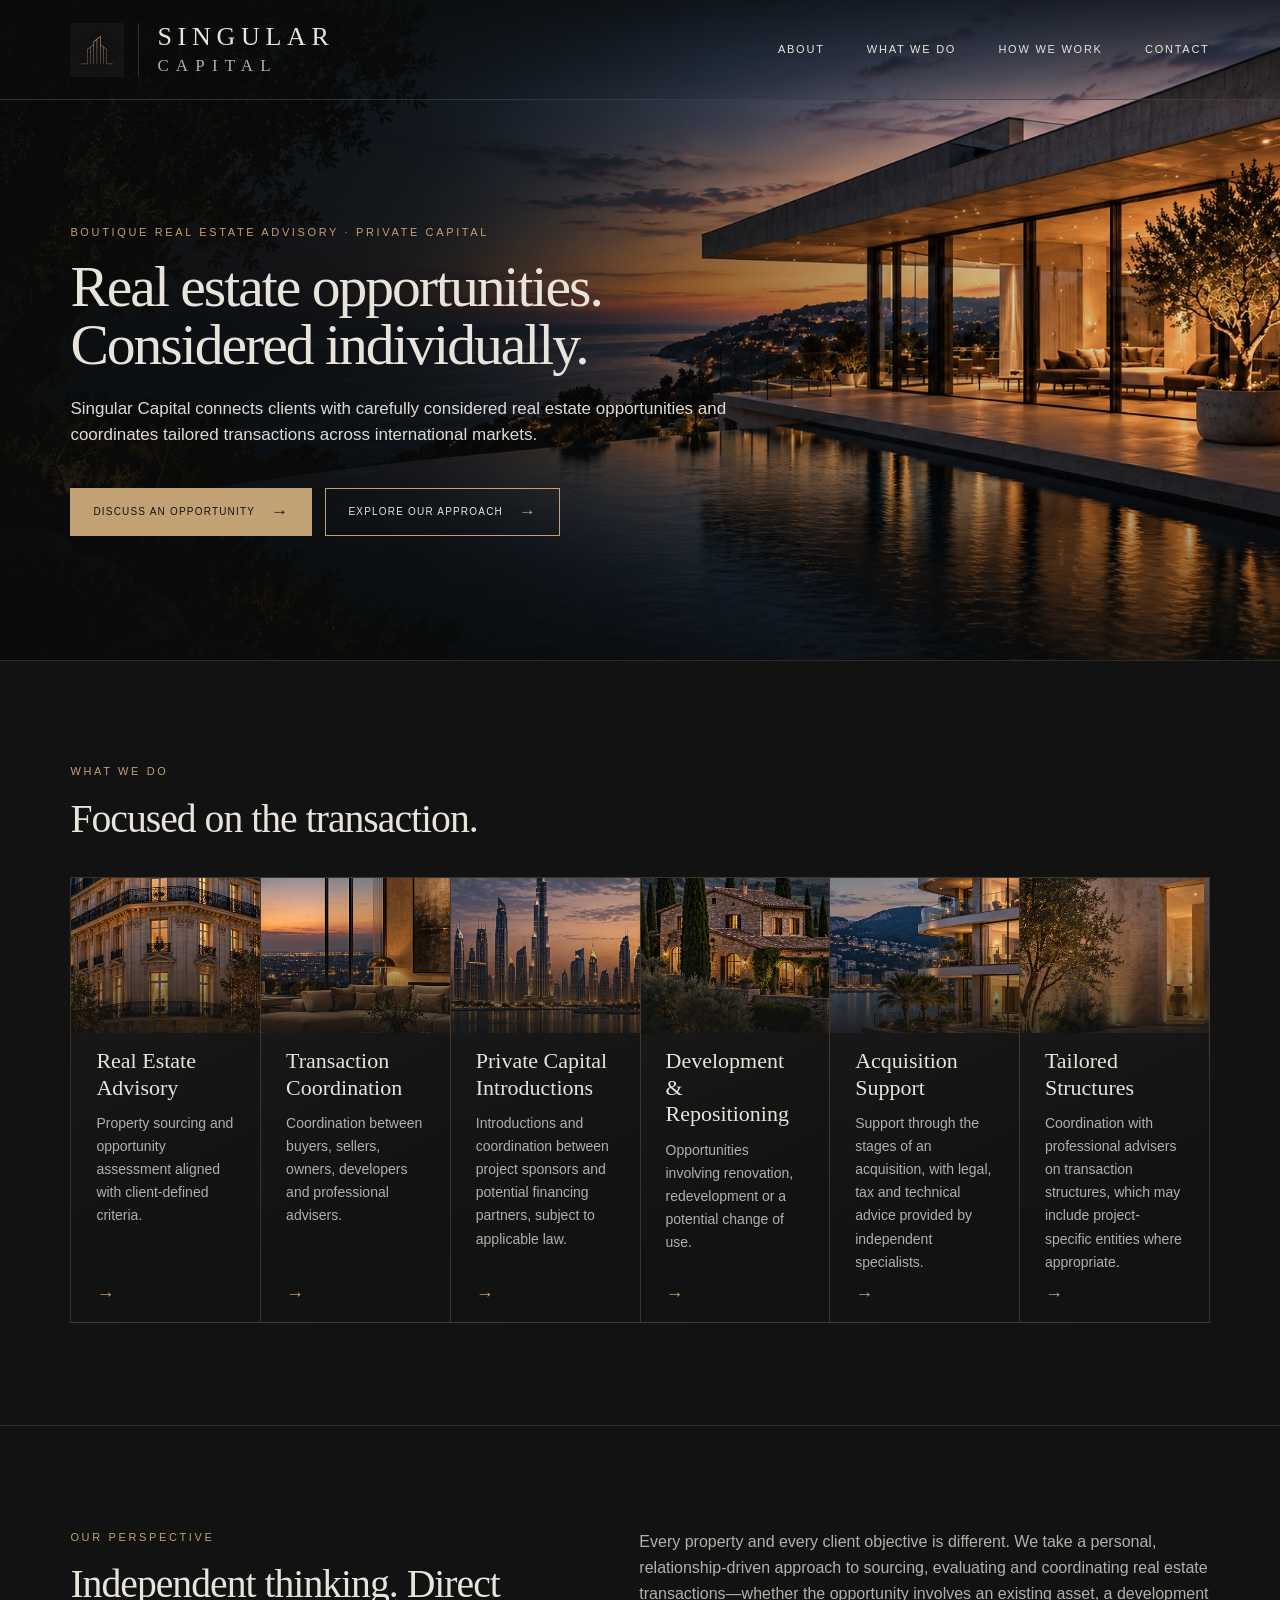
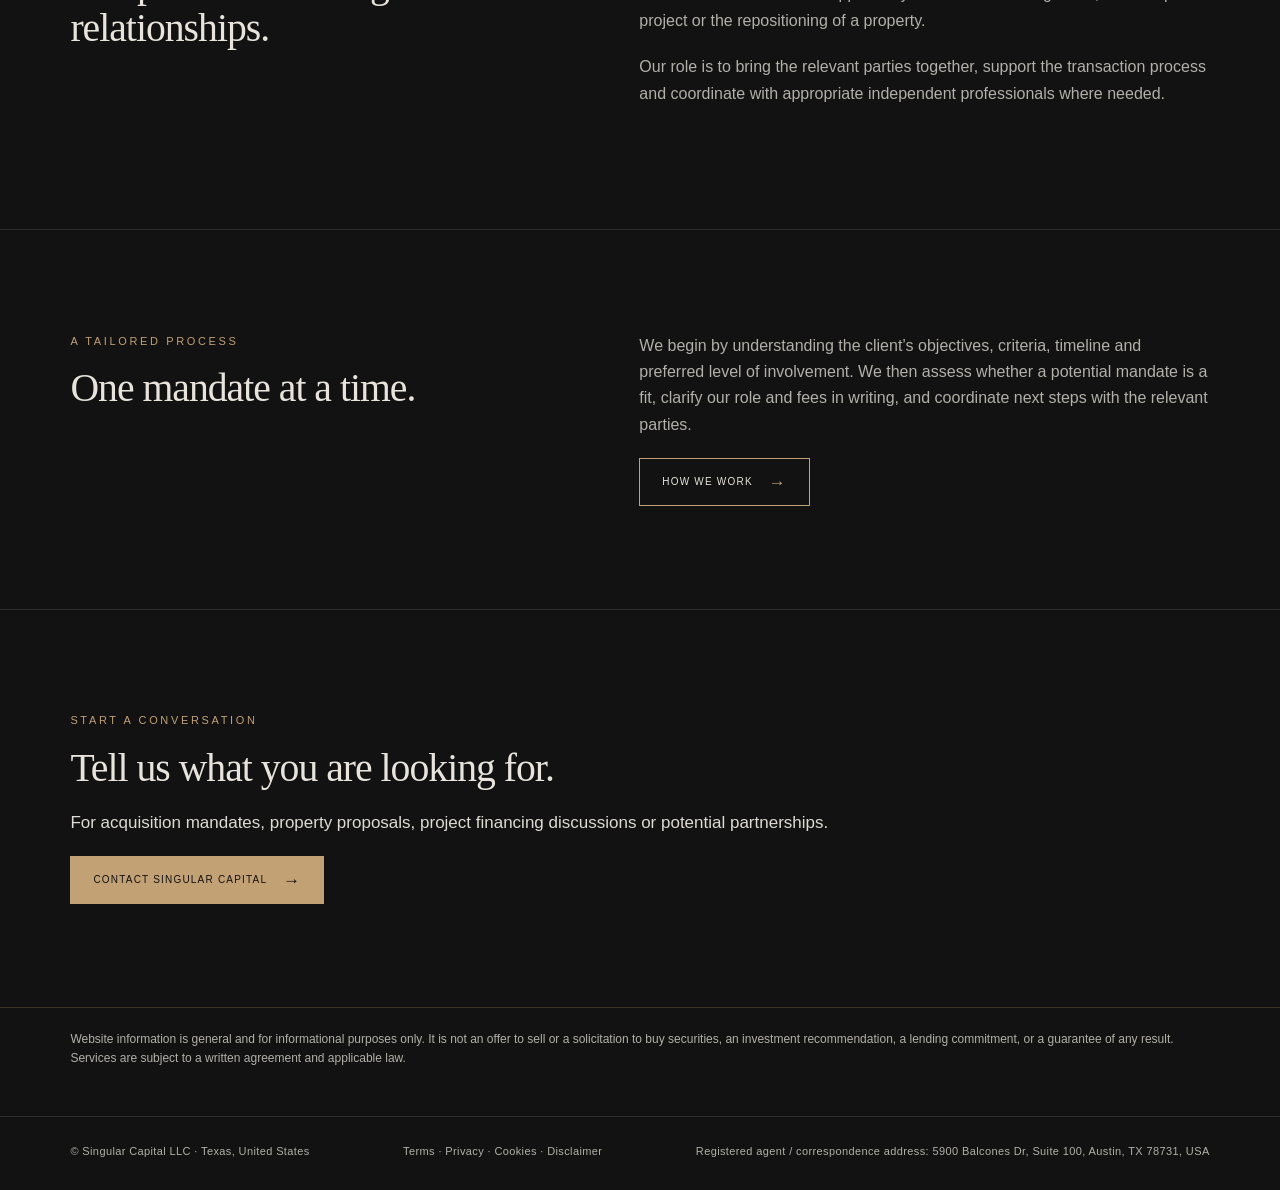
==== index.html @ 7af69bb2 "Apply luxury reference design and add PHP enquiry handler" ====
<!doctype html><html lang="en"><head><meta charset="utf-8"><meta name="viewport" content="width=device-width,initial-scale=1"><title>Singular Capital | Boutique Real Estate Advisory</title><meta name="description" content="Independent boutique advisory for international real estate opportunities, transaction coordination and private capital introductions."><link rel="stylesheet" href="assets/style.css"></head><body class="home">
<header><a class="brand" href="index.html" aria-label="Singular Capital home"><img src="logo.svg" alt="" width="54" height="54"><span class="brand-name">SINGULAR<small>CAPITAL</small></span></a><nav><a href="about.html">About</a><a href="services.html">What We Do</a><a href="how-we-work.html">How We Work</a><a href="contact.html">Contact</a></nav></header>
<main><section class="hero"><div class="eyebrow">Boutique Real Estate Advisory · Private Capital</div><h1>Real estate opportunities. Considered individually.</h1><p class="lead">Singular Capital connects clients with carefully considered real estate opportunities and coordinates tailored transactions across international markets.</p><div class="actions"><a class="btn primary" href="contact.html">Discuss an opportunity</a><a class="btn" href="services.html">Explore our approach</a></div></section>
<section class="section"><div class="eyebrow">What we do</div><h2>Focused on the transaction.</h2><div class="grid">
<a class="card" href="services.html#sourcing"><h3>Real Estate Advisory</h3><p>Property sourcing and opportunity assessment aligned with client-defined criteria.</p></a>
<a class="card" href="services.html#coordination"><h3>Transaction Coordination</h3><p>Coordination between buyers, sellers, owners, developers and professional advisers.</p></a>
<a class="card" href="services.html#capital"><h3>Private Capital Introductions</h3><p>Introductions and coordination between project sponsors and potential financing partners, subject to applicable law.</p></a>
<a class="card" href="services.html#development"><h3>Development & Repositioning</h3><p>Opportunities involving renovation, redevelopment or a potential change of use.</p></a>
<a class="card" href="services.html#sourcing"><h3>Acquisition Support</h3><p>Support through the stages of an acquisition, with legal, tax and technical advice provided by independent specialists.</p></a>
<a class="card" href="services.html#structures"><h3>Tailored Structures</h3><p>Coordination with professional advisers on transaction structures, which may include project-specific entities where appropriate.</p></a>
</div></section>
<section class="section split"><div><div class="eyebrow">Our perspective</div><h2>Independent thinking. Direct relationships.</h2></div><div><p>Every property and every client objective is different. We take a personal, relationship-driven approach to sourcing, evaluating and coordinating real estate transactions—whether the opportunity involves an existing asset, a development project or the repositioning of a property.</p><p>Our role is to bring the relevant parties together, support the transaction process and coordinate with appropriate independent professionals where needed.</p></div></section>
<section class="section split"><div><div class="eyebrow">A tailored process</div><h2>One mandate at a time.</h2></div><div><p>We begin by understanding the client’s objectives, criteria, timeline and preferred level of involvement. We then assess whether a potential mandate is a fit, clarify our role and fees in writing, and coordinate next steps with the relevant parties.</p><a class="btn" href="how-we-work.html">How we work</a></div></section>
<section class="section"><div class="eyebrow">Start a conversation</div><h2>Tell us what you are looking for.</h2><p class="lead">For acquisition mandates, property proposals, project financing discussions or potential partnerships.</p><a class="btn primary" href="contact.html">Contact Singular Capital</a></section>
<div class="notice">Website information is general and for informational purposes only. It is not an offer to sell or a solicitation to buy securities, an investment recommendation, a lending commitment, or a guarantee of any result. Services are subject to a written agreement and applicable law.</div></main>
<footer><div>© Singular Capital LLC · Texas, United States</div><div><a href="legal/terms.html">Terms</a> · <a href="legal/privacy.html">Privacy</a> · <a href="legal/cookies.html">Cookies</a> · <a href="legal/disclaimer.html">Disclaimer</a></div><div>Registered agent / correspondence address: 5900 Balcones Dr, Suite 100, Austin, TX 78731, USA</div></footer></body></html>
---- assets/style.css ----
:root {
  color-scheme: dark;
  --ink: #111211;
  --surface: #181917;
  --surface-raised: #20211f;
  --paper: #e8e4dc;
  --muted: #b3b0a9;
  --accent: #c2a174;
  --line: rgba(194, 161, 116, .24);
  --line-soft: rgba(232, 228, 220, .12);
  --gutter: clamp(22px, 5.5vw, 92px);
  --content: 1440px;
}
* { box-sizing: border-box; }
html { scroll-behavior: smooth; }
body { margin: 0; background: var(--ink); color: var(--paper); font: 16px/1.65 Arial, Helvetica, sans-serif; -webkit-font-smoothing: antialiased; }
a { color: inherit; text-underline-offset: .25em; }
a:hover { color: var(--accent); }
a:focus-visible, button:focus-visible { outline: 2px solid var(--accent); outline-offset: 4px; }
::selection { background: var(--accent); color: var(--ink); }
header { position: relative; z-index: 5; min-height: 100px; padding: 17px var(--gutter); border-bottom: 1px solid var(--line-soft); display: flex; align-items: center; justify-content: space-between; gap: 32px; background: var(--ink); }
.home header { position: absolute; inset: 0 0 auto; background: linear-gradient(180deg, rgba(10,11,10,.72), rgba(10,11,10,.14)); border-color: rgba(232,228,220,.18); }
.brand { display: inline-flex; align-items: center; gap: 18px; flex: 0 0 auto; text-decoration: none; color: var(--paper); }
.brand img { display: block; width: 54px; height: 54px; object-fit: contain; border-right: 1px solid var(--line); padding-right: 14px; box-sizing: content-box; }
.brand-name { display: flex; flex-direction: column; font: 26px/.95 Georgia, 'Times New Roman', serif; letter-spacing: .22em; }
.brand-name small { margin-top: 7px; font: 17px/1 Georgia, 'Times New Roman', serif; letter-spacing: .42em; }
nav { display: flex; align-items: center; justify-content: flex-end; gap: clamp(18px, 3.3vw, 52px); flex-wrap: wrap; }
nav a { color: var(--paper); display: inline-flex; min-height: 36px; align-items: center; padding-block: 8px; text-decoration: none; text-transform: uppercase; letter-spacing: .16em; font-size: 11px; transition: color .2s ease; }
nav a[aria-current="page"] { color: var(--accent); }
main { width: min(100%, var(--content)); margin: 0 auto; padding: 0 var(--gutter); }
.home main { width: 100%; max-width: none; padding: 0; }
.hero { position: relative; min-height: min(660px, 75vh); padding: 160px var(--gutter) 60px; display: flex; flex-direction: column; align-items: flex-start; justify-content: center; isolation: isolate; background: #1b1d1f url('hero.jpg') center 54% / cover no-repeat; }
.hero::before { content: ''; position: absolute; z-index: -1; inset: 0; background: linear-gradient(90deg, rgba(10,11,10,.91) 0%, rgba(10,11,10,.76) 32%, rgba(10,11,10,.24) 70%, rgba(10,11,10,.06) 100%), linear-gradient(0deg, rgba(10,11,10,.58), transparent 36%); }
.hero > * { width: min(760px, 100%); }
.eyebrow { margin: 0 0 17px; color: var(--accent); text-transform: uppercase; letter-spacing: .24em; font-size: 11px; line-height: 1.5; }
h1, h2, h3 { font-family: Georgia, 'Times New Roman', serif; font-weight: 400; }
h1 { max-width: 850px; margin: 0 0 22px; color: var(--paper); font-size: clamp(48px, 4.5vw, 72px); line-height: 1.01; letter-spacing: -.035em; }
h2 { margin: 0 0 20px; font-size: clamp(32px, 3.1vw, 44px); line-height: 1.12; letter-spacing: -.025em; }
h3 { margin: 0 0 11px; font-size: 22px; line-height: 1.2; }
p { margin: 0 0 20px; color: var(--muted); }
.lead { max-width: 710px; color: #dedbd4; font-size: clamp(17px, 1.25vw, 18px); line-height: 1.55; }
.actions { display: flex; flex-wrap: wrap; gap: 13px; margin-top: 19px; }
.btn { min-height: 48px; display: inline-flex; align-items: center; justify-content: center; gap: 16px; padding: 12px 22px; border: 1px solid var(--accent); color: var(--paper); text-decoration: none; text-transform: uppercase; letter-spacing: .12em; font-size: 10px; transition: background .2s ease, color .2s ease, border-color .2s ease; }
.btn::after { content: '→'; color: var(--accent); font-size: 17px; line-height: 1; }
.btn:hover, .btn.primary { background: var(--accent); color: var(--ink); }
.btn.primary::after { color: var(--ink); }
.section { padding: clamp(66px, 8vw, 112px) var(--gutter); border-top: 1px solid var(--line-soft); }
.section > .eyebrow, .section > h2, .section > p, .section > .grid, .section > .split, .section > a { max-width: var(--content); margin-left: auto; margin-right: auto; }
.home .section > .split { width: min(100%, var(--content)); }
.home .section > .split > div { min-width: 0; }
.split { display: grid; grid-template-columns: minmax(0, .9fr) minmax(0, 1.1fr); gap: clamp(36px, 8vw, 120px); align-items: start; }
.split > div { max-width: 700px; }
.grid { display: grid; grid-template-columns: repeat(3, minmax(0, 1fr)); gap: 0; margin-top: 36px; border-top: 1px solid var(--line); border-left: 1px solid var(--line); }
.card, .card:hover { color: var(--paper); text-decoration: none; }
.card { position: relative; min-height: 330px; overflow: hidden; padding: 170px 25px 48px; border-right: 1px solid var(--line); border-bottom: 1px solid var(--line); background: linear-gradient(155deg, rgba(255,255,255,.035), transparent 75%); transition: background .2s ease; }
.card:hover { background-color: rgba(194,161,116,.08); }
.card::before { content: ''; position: absolute; inset: 0 0 auto; height: 155px; background-color: #252522; background-image: linear-gradient(0deg, rgba(17,18,17,.82), transparent 65%), url('services.jpg'); background-size: 100% 100%, 600% auto; background-repeat: no-repeat; }
.card:nth-child(1)::before { background-position: center, 0% center; }
.card:nth-child(2)::before { background-position: center, 20% center; }
.card:nth-child(3)::before { background-position: center, 40% center; }
.card:nth-child(4)::before { background-position: center, 60% center; }
.card:nth-child(5)::before { background-position: center, 80% center; }
.card:nth-child(6)::before { background-position: center, 100% center; }
.card::after { content: '→'; position: absolute; bottom: 12px; left: 25px; color: var(--accent); font-size: 18px; }
.card p { margin: 0; font-size: 14px; }
.notice { max-width: var(--content); margin: 0 auto; padding: 22px var(--gutter); border-top: 1px solid var(--line); color: var(--muted); font-size: 12px; }
footer { margin-top: 25px; padding: 25px var(--gutter) 30px; border-top: 1px solid var(--line-soft); display: flex; align-items: center; justify-content: space-between; gap: 18px 32px; flex-wrap: wrap; color: var(--muted); font-size: 11px; letter-spacing: .035em; }
footer a { color: var(--muted); text-decoration: none; }
.legal { max-width: 920px; padding: clamp(66px, 8vw, 112px) var(--gutter); }
.legal h1 { max-width: 900px; margin-bottom: 25px; font-size: clamp(43px, 5.5vw, 70px); }
.legal h2[id] { scroll-margin-top: 32px; }
.legal h2 { margin-top: 48px; padding-top: 21px; border-top: 1px solid var(--line); font-size: clamp(25px, 2.4vw, 32px); }
.legal h2 + p { margin-top: 0; }
.legal p { max-width: 790px; }
.legal .lead { max-width: 760px; margin-bottom: 36px; }
.legal .notice { margin: 38px 0 0; padding: 20px 22px; border: 1px solid var(--line); border-left: 2px solid var(--accent); background: var(--surface); }
.muted, small { color: var(--muted); }
form { display: grid; gap: 17px; max-width: 720px; margin: 35px 0 26px; }
label { color: var(--paper); font-size: 12px; letter-spacing: .04em; }
input, select, textarea { width: 100%; margin-top: 7px; padding: 13px 14px; border: 1px solid var(--line); border-radius: 0; background: var(--surface); color: var(--paper); font: inherit; }
input:focus, select:focus, textarea:focus { outline: 1px solid var(--accent); outline-offset: 2px; }
textarea { min-height: 150px; resize: vertical; }
input[type="checkbox"] { width: auto; accent-color: var(--accent); }
button.btn { cursor: pointer; font-family: inherit; }
@media (min-width: 1200px) { .grid { grid-template-columns: repeat(6, minmax(0, 1fr)); } }
@media (min-width: 1500px) { .hero { padding-left: max(var(--gutter), calc((100vw - var(--content)) / 2)); } }
@media (max-width: 760px) {
  header { min-height: 0; padding-top: 14px; padding-bottom: 14px; flex-wrap: wrap; gap: 14px 24px; }
  .home header { position: relative; background: var(--ink); }
  .brand img { width: 42px; height: 42px; padding-right: 11px; }
  .brand { gap: 14px; }
  .brand-name { font-size: 22px; }
  .brand-name small { font-size: 14px; }
  nav { justify-content: flex-start; gap: 12px 22px; }
  nav a { font-size: 10px; }
  .hero { min-height: 620px; padding: 80px var(--gutter) 64px; background-position: 62% center; }
  .hero::before { background: linear-gradient(90deg, rgba(10,11,10,.88), rgba(10,11,10,.4)), linear-gradient(0deg, rgba(10,11,10,.55), transparent 55%); }
  h1 { font-size: clamp(45px, 11vw, 66px); }
  .split { grid-template-columns: 1fr; gap: 22px; }
  .grid { grid-template-columns: repeat(2, minmax(0, 1fr)); }
  .card { min-height: 310px; padding: 165px 19px 48px; }
  .card::before { height: 145px; }
  .card::after { left: 19px; }
  .section { padding-top: 64px; padding-bottom: 64px; }
}
@media (max-width: 480px) {
  header { gap: 15px; }
  nav { width: 100%; justify-content: space-between; gap: 10px; }
  nav a { letter-spacing: .11em; font-size: 9px; }
  .hero { min-height: 590px; }
  .grid { grid-template-columns: 1fr; }
  .card { min-height: 290px; padding-top: 155px; }
  .card::before { height: 135px; }
  .actions { align-items: stretch; flex-direction: column; width: 100%; }
  .actions .btn { width: 100%; }
  footer { align-items: flex-start; flex-direction: column; }
}
@media (prefers-reduced-motion: reduce) { *, *::before, *::after { scroll-behavior: auto !important; transition-duration: .01ms !important; } }
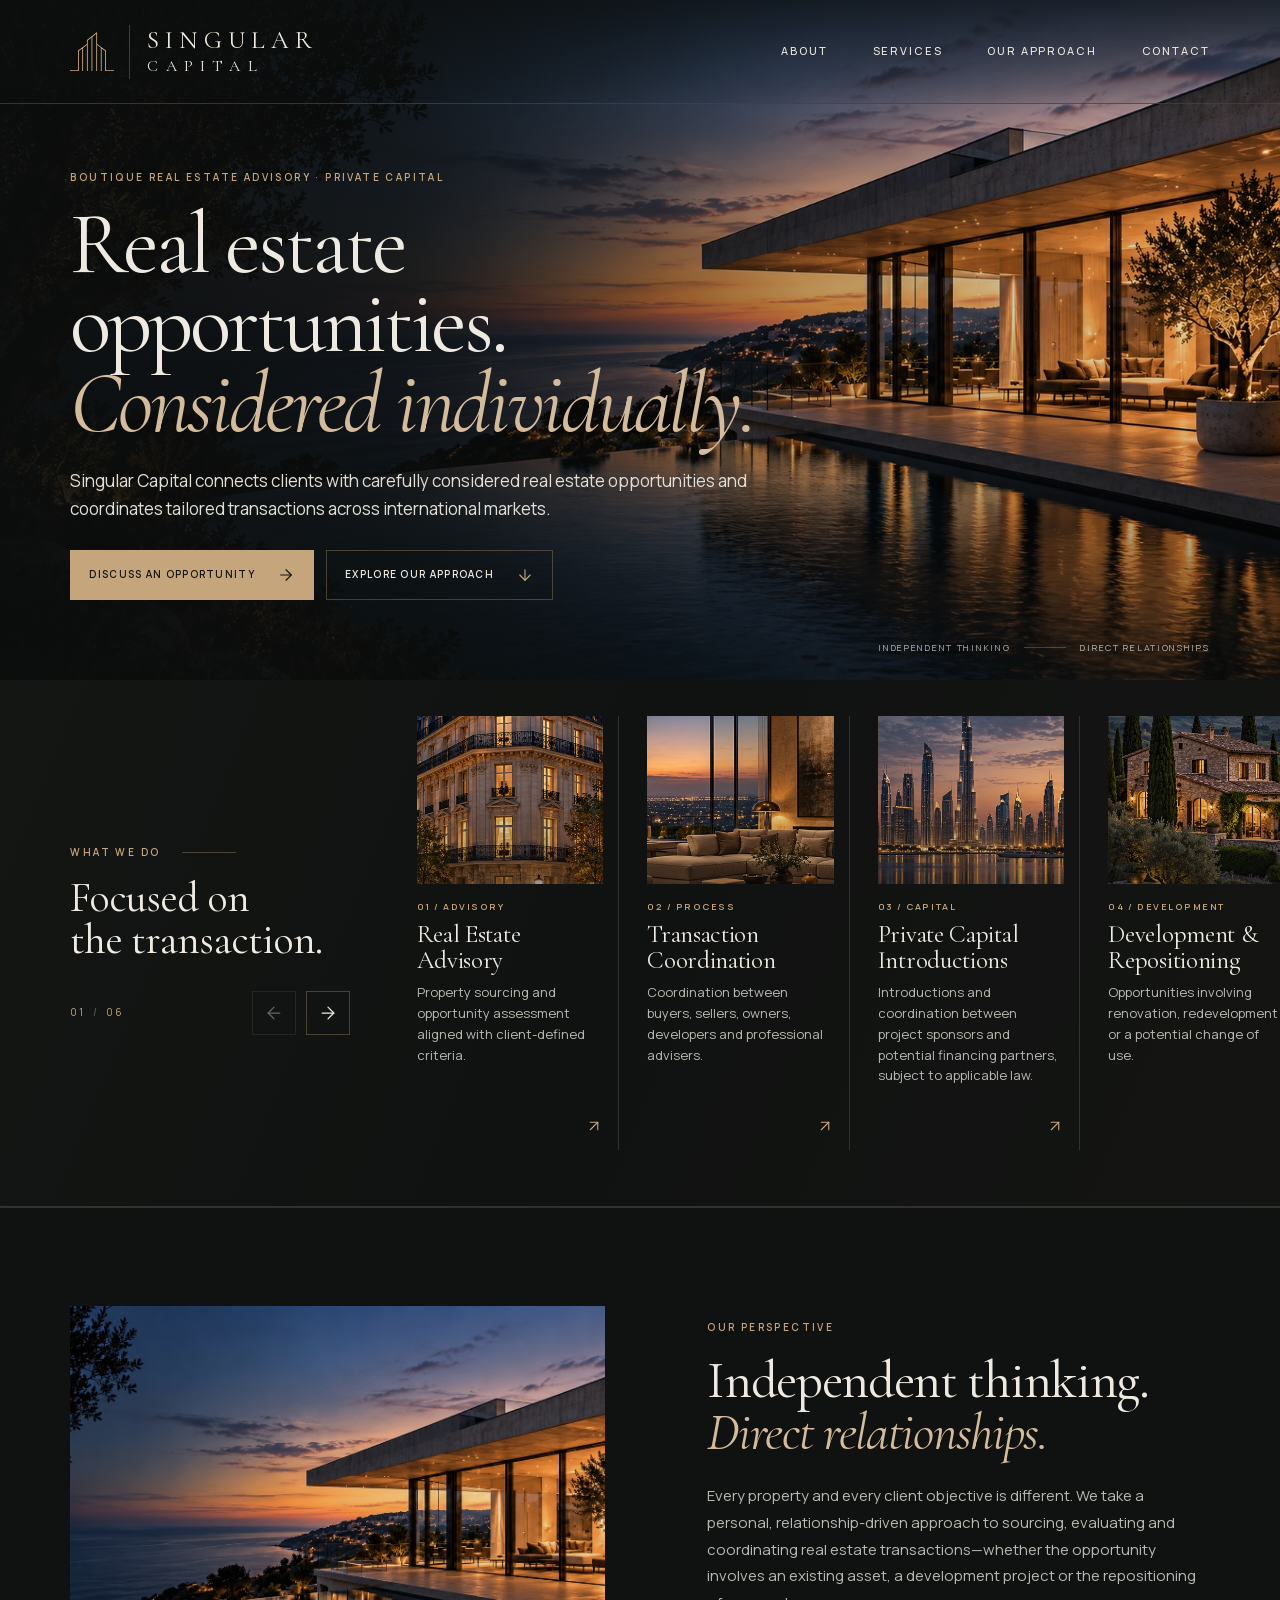
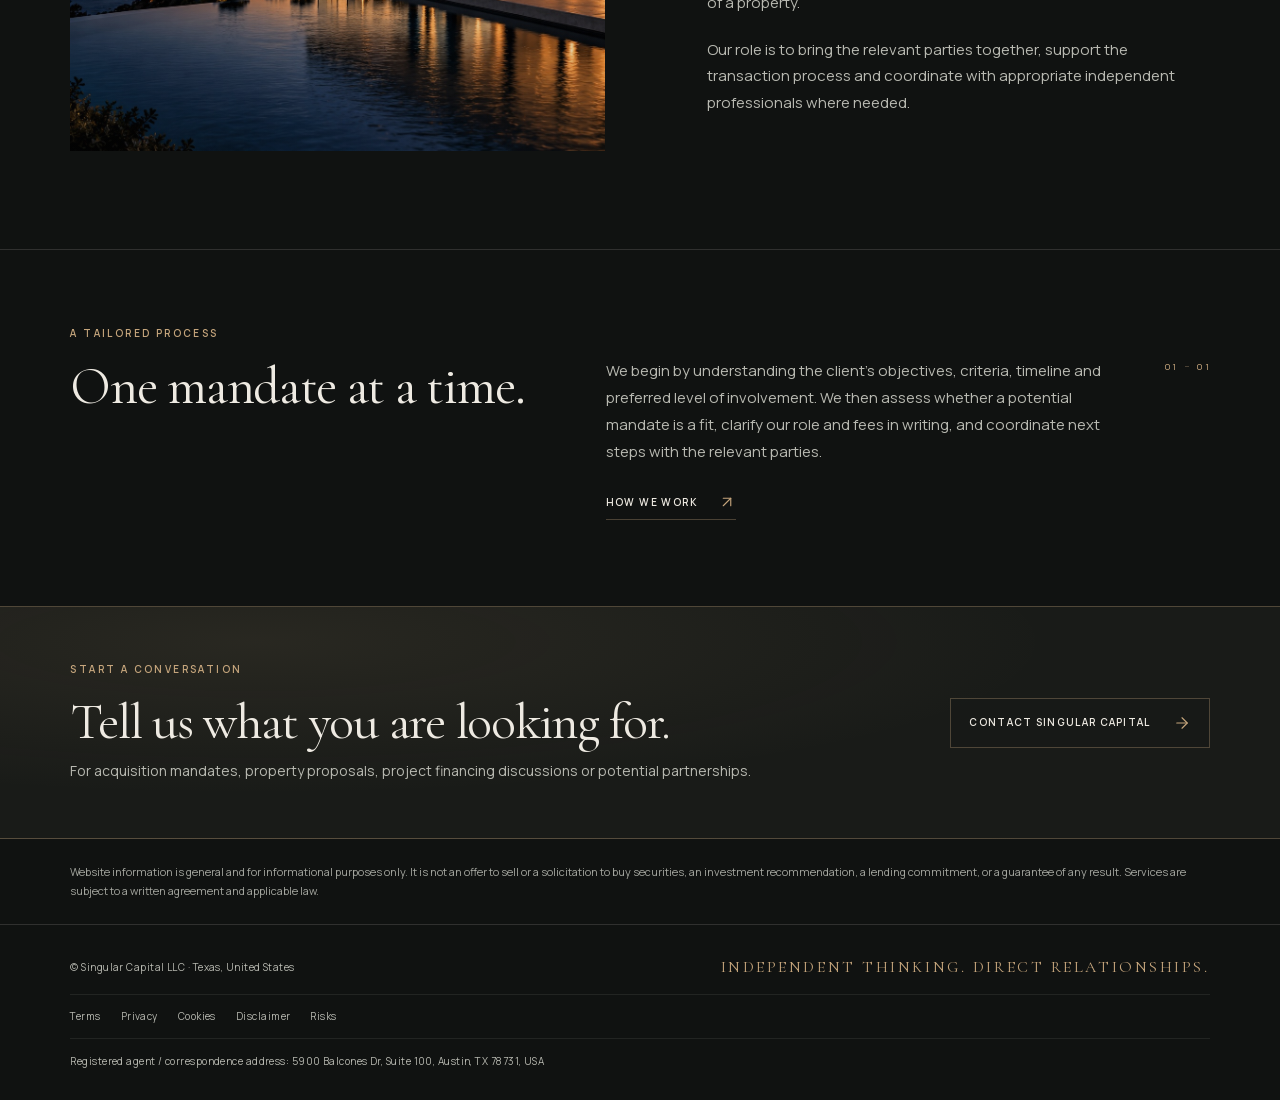
==== commit 60d14f11: "Promote refined homepage and standardize local Lucide icons" ====
--- a/index.html
+++ b/index.html
@@ -1,16 +1,93 @@
-<!doctype html><html lang="en"><head><meta charset="utf-8"><meta name="viewport" content="width=device-width,initial-scale=1"><title>Singular Capital | Boutique Real Estate Advisory</title><meta name="description" content="Independent boutique advisory for international real estate opportunities, transaction coordination and private capital introductions."><link rel="stylesheet" href="assets/style.css"></head><body class="home">
-<header><a class="brand" href="index.html" aria-label="Singular Capital home"><img src="logo.svg" alt="" width="54" height="54"><span class="brand-name">SINGULAR<small>CAPITAL</small></span></a><nav><a href="about.html">About</a><a href="services.html">What We Do</a><a href="how-we-work.html">How We Work</a><a href="contact.html">Contact</a></nav></header>
-<main><section class="hero"><div class="eyebrow">Boutique Real Estate Advisory · Private Capital</div><h1>Real estate opportunities. Considered individually.</h1><p class="lead">Singular Capital connects clients with carefully considered real estate opportunities and coordinates tailored transactions across international markets.</p><div class="actions"><a class="btn primary" href="contact.html">Discuss an opportunity</a><a class="btn" href="services.html">Explore our approach</a></div></section>
-<section class="section"><div class="eyebrow">What we do</div><h2>Focused on the transaction.</h2><div class="grid">
-<a class="card" href="services.html#sourcing"><h3>Real Estate Advisory</h3><p>Property sourcing and opportunity assessment aligned with client-defined criteria.</p></a>
-<a class="card" href="services.html#coordination"><h3>Transaction Coordination</h3><p>Coordination between buyers, sellers, owners, developers and professional advisers.</p></a>
-<a class="card" href="services.html#capital"><h3>Private Capital Introductions</h3><p>Introductions and coordination between project sponsors and potential financing partners, subject to applicable law.</p></a>
-<a class="card" href="services.html#development"><h3>Development & Repositioning</h3><p>Opportunities involving renovation, redevelopment or a potential change of use.</p></a>
-<a class="card" href="services.html#sourcing"><h3>Acquisition Support</h3><p>Support through the stages of an acquisition, with legal, tax and technical advice provided by independent specialists.</p></a>
-<a class="card" href="services.html#structures"><h3>Tailored Structures</h3><p>Coordination with professional advisers on transaction structures, which may include project-specific entities where appropriate.</p></a>
-</div></section>
-<section class="section split"><div><div class="eyebrow">Our perspective</div><h2>Independent thinking. Direct relationships.</h2></div><div><p>Every property and every client objective is different. We take a personal, relationship-driven approach to sourcing, evaluating and coordinating real estate transactions—whether the opportunity involves an existing asset, a development project or the repositioning of a property.</p><p>Our role is to bring the relevant parties together, support the transaction process and coordinate with appropriate independent professionals where needed.</p></div></section>
-<section class="section split"><div><div class="eyebrow">A tailored process</div><h2>One mandate at a time.</h2></div><div><p>We begin by understanding the client’s objectives, criteria, timeline and preferred level of involvement. We then assess whether a potential mandate is a fit, clarify our role and fees in writing, and coordinate next steps with the relevant parties.</p><a class="btn" href="how-we-work.html">How we work</a></div></section>
-<section class="section"><div class="eyebrow">Start a conversation</div><h2>Tell us what you are looking for.</h2><p class="lead">For acquisition mandates, property proposals, project financing discussions or potential partnerships.</p><a class="btn primary" href="contact.html">Contact Singular Capital</a></section>
-<div class="notice">Website information is general and for informational purposes only. It is not an offer to sell or a solicitation to buy securities, an investment recommendation, a lending commitment, or a guarantee of any result. Services are subject to a written agreement and applicable law.</div></main>
-<footer><div>© Singular Capital LLC · Texas, United States</div><div><a href="legal/terms.html">Terms</a> · <a href="legal/privacy.html">Privacy</a> · <a href="legal/cookies.html">Cookies</a> · <a href="legal/disclaimer.html">Disclaimer</a></div><div>Registered agent / correspondence address: 5900 Balcones Dr, Suite 100, Austin, TX 78731, USA</div></footer></body></html>+<!doctype html>
+<html lang="en">
+<head>
+  <meta charset="utf-8">
+  <meta name="viewport" content="width=device-width, initial-scale=1">
+  <meta name="description" content="Independent boutique advisory for international real estate opportunities, transaction coordination and private capital introductions.">
+  <meta name="theme-color" content="#101211">
+  <title>Singular Capital | Boutique Real Estate Advisory</title>
+  <link rel="preload" href="assets/fonts/cormorant-regular.woff2" as="font" type="font/woff2" crossorigin>
+  <link rel="stylesheet" href="assets/style.css">
+  <script src="assets/site.js" defer></script>
+</head>
+<body class="page-home">
+  <a class="skip-link" href="#main-content">Skip to content</a>
+  <main id="main-content" class="home-page">
+    <section class="hero" aria-labelledby="hero-title">
+      <header class="site-header site-header--overlay">
+        <a class="brand" href="index.html" aria-label="Singular Capital home">
+          <img src="logo.svg" alt="" width="60" height="54">
+          <span class="brand-name">SINGULAR<small>CAPITAL</small></span>
+        </a>
+        <button class="menu-toggle" type="button" aria-expanded="false" aria-controls="site-nav" hidden>Menu <span aria-hidden="true"><svg class="icon" viewBox="0 0 24 24" fill="none" stroke="currentColor" stroke-width="1.5" stroke-linecap="round" stroke-linejoin="round" aria-hidden="true" focusable="false"><use href="assets/icons/lucide.svg#menu"></use></svg></span></button>
+        <nav class="site-nav" id="site-nav" aria-label="Main navigation">
+          <a href="about.html">About</a><a href="services.html">Services</a><a href="how-we-work.html">Our approach</a><a href="contact.html">Contact</a>
+        </nav>
+      </header>
+      <div class="hero__inner">
+        <div class="eyebrow">Boutique Real Estate Advisory · Private Capital</div>
+        <h1 id="hero-title">Real estate opportunities.<br><em>Considered individually.</em></h1>
+        <p class="hero__lead">Singular Capital connects clients with carefully considered real estate opportunities and coordinates tailored transactions across international markets.</p>
+        <div class="actions"><a class="button button--gold" href="contact.html">Discuss an opportunity <span aria-hidden="true"><svg class="icon" viewBox="0 0 24 24" fill="none" stroke="currentColor" stroke-width="1.5" stroke-linecap="round" stroke-linejoin="round" aria-hidden="true" focusable="false"><use href="assets/icons/lucide.svg#arrow-right"></use></svg></span></a><a class="button button--outline" href="#services">Explore our approach <span aria-hidden="true"><svg class="icon" viewBox="0 0 24 24" fill="none" stroke="currentColor" stroke-width="1.5" stroke-linecap="round" stroke-linejoin="round" aria-hidden="true" focusable="false"><use href="assets/icons/lucide.svg#arrow-down"></use></svg></span></a></div>
+      </div>
+      <div class="hero__caption" aria-hidden="true"><span>Independent thinking</span><i></i><span>Direct relationships</span></div>
+    </section>
+
+    <section class="services-band" id="services" aria-labelledby="services-title">
+      <div class="services-band__intro">
+        <div class="eyebrow">What we do <span class="eyebrow-rule"></span></div>
+        <h2 id="services-title">Focused on the transaction.</h2>
+        <div class="gallery-controls" aria-label="Service gallery controls" hidden>
+          <span class="gallery-count"><span data-gallery-current>01</span><span class="count-divider">/</span>06</span>
+          <button class="gallery-arrow" type="button" data-gallery-direction="-1" aria-label="Previous services" disabled><svg class="icon" viewBox="0 0 24 24" fill="none" stroke="currentColor" stroke-width="1.5" stroke-linecap="round" stroke-linejoin="round" aria-hidden="true" focusable="false"><use href="assets/icons/lucide.svg#arrow-left"></use></svg></button>
+          <button class="gallery-arrow" type="button" data-gallery-direction="1" aria-label="Next services"><svg class="icon" viewBox="0 0 24 24" fill="none" stroke="currentColor" stroke-width="1.5" stroke-linecap="round" stroke-linejoin="round" aria-hidden="true" focusable="false"><use href="assets/icons/lucide.svg#arrow-right"></use></svg></button>
+        </div>
+      </div>
+      <div class="services-viewport" data-gallery>
+        <div class="services-track">
+          <a class="service-card" href="services.html#sourcing" style="--panel:0%">
+            <span class="service-card__image" role="img" aria-label="Parisian apartment building"></span><span class="service-card__number">01 / Advisory</span><h3>Real Estate Advisory</h3><p>Property sourcing and opportunity assessment aligned with client-defined criteria.</p><span class="service-card__arrow" aria-hidden="true"><svg class="icon" viewBox="0 0 24 24" fill="none" stroke="currentColor" stroke-width="1.5" stroke-linecap="round" stroke-linejoin="round" aria-hidden="true" focusable="false"><use href="assets/icons/lucide.svg#arrow-up-right"></use></svg></span>
+          </a>
+          <a class="service-card" href="services.html#coordination" style="--panel:20%">
+            <span class="service-card__image" role="img" aria-label="Warm, modern living room"></span><span class="service-card__number">02 / Process</span><h3>Transaction Coordination</h3><p>Coordination between buyers, sellers, owners, developers and professional advisers.</p><span class="service-card__arrow" aria-hidden="true"><svg class="icon" viewBox="0 0 24 24" fill="none" stroke="currentColor" stroke-width="1.5" stroke-linecap="round" stroke-linejoin="round" aria-hidden="true" focusable="false"><use href="assets/icons/lucide.svg#arrow-up-right"></use></svg></span>
+          </a>
+          <a class="service-card" href="services.html#capital" style="--panel:40%">
+            <span class="service-card__image" role="img" aria-label="Dubai skyline at dusk"></span><span class="service-card__number">03 / Capital</span><h3>Private Capital Introductions</h3><p>Introductions and coordination between project sponsors and potential financing partners, subject to applicable law.</p><span class="service-card__arrow" aria-hidden="true"><svg class="icon" viewBox="0 0 24 24" fill="none" stroke="currentColor" stroke-width="1.5" stroke-linecap="round" stroke-linejoin="round" aria-hidden="true" focusable="false"><use href="assets/icons/lucide.svg#arrow-up-right"></use></svg></span>
+          </a>
+          <a class="service-card" href="services.html#development" style="--panel:60%">
+            <span class="service-card__image" role="img" aria-label="Stone villa in Tuscany"></span><span class="service-card__number">04 / Development</span><h3>Development &amp; Repositioning</h3><p>Opportunities involving renovation, redevelopment or a potential change of use.</p><span class="service-card__arrow" aria-hidden="true"><svg class="icon" viewBox="0 0 24 24" fill="none" stroke="currentColor" stroke-width="1.5" stroke-linecap="round" stroke-linejoin="round" aria-hidden="true" focusable="false"><use href="assets/icons/lucide.svg#arrow-up-right"></use></svg></span>
+          </a>
+          <a class="service-card" href="services.html#sourcing" style="--panel:80%">
+            <span class="service-card__image" role="img" aria-label="Contemporary waterfront property"></span><span class="service-card__number">05 / Acquisition</span><h3>Acquisition Support</h3><p>Support through the stages of an acquisition, with legal, tax and technical advice provided by independent specialists.</p><span class="service-card__arrow" aria-hidden="true"><svg class="icon" viewBox="0 0 24 24" fill="none" stroke="currentColor" stroke-width="1.5" stroke-linecap="round" stroke-linejoin="round" aria-hidden="true" focusable="false"><use href="assets/icons/lucide.svg#arrow-up-right"></use></svg></span>
+          </a>
+          <a class="service-card" href="services.html#structures" style="--panel:100%">
+            <span class="service-card__image" role="img" aria-label="Stone architectural courtyard"></span><span class="service-card__number">06 / Structure</span><h3>Tailored Structures</h3><p>Coordination with professional advisers on transaction structures, which may include project-specific entities where appropriate.</p><span class="service-card__arrow" aria-hidden="true"><svg class="icon" viewBox="0 0 24 24" fill="none" stroke="currentColor" stroke-width="1.5" stroke-linecap="round" stroke-linejoin="round" aria-hidden="true" focusable="false"><use href="assets/icons/lucide.svg#arrow-up-right"></use></svg></span>
+          </a>
+        </div>
+      </div>
+    </section>
+
+    <section class="perspective section-rule" aria-labelledby="perspective-title">
+      <div class="perspective__image" role="img" aria-label="Modern residence overlooking the coast at dusk"></div>
+      <div class="perspective__copy">
+        <div class="eyebrow">Our perspective</div>
+        <h2 id="perspective-title">Independent thinking.<br><em>Direct relationships.</em></h2>
+        <p>Every property and every client objective is different. We take a personal, relationship-driven approach to sourcing, evaluating and coordinating real estate transactions—whether the opportunity involves an existing asset, a development project or the repositioning of a property.</p>
+        <p>Our role is to bring the relevant parties together, support the transaction process and coordinate with appropriate independent professionals where needed.</p>
+      </div>
+    </section>
+
+    <section class="mandate section-rule" aria-labelledby="mandate-title">
+      <div><div class="eyebrow">A tailored process</div><h2 id="mandate-title">One mandate at a time.</h2></div>
+      <div class="mandate__copy"><p>We begin by understanding the client’s objectives, criteria, timeline and preferred level of involvement. We then assess whether a potential mandate is a fit, clarify our role and fees in writing, and coordinate next steps with the relevant parties.</p><a class="text-link" href="how-we-work.html">How we work <span aria-hidden="true"><svg class="icon" viewBox="0 0 24 24" fill="none" stroke="currentColor" stroke-width="1.5" stroke-linecap="round" stroke-linejoin="round" aria-hidden="true" focusable="false"><use href="assets/icons/lucide.svg#arrow-up-right"></use></svg></span></a></div>
+      <div class="mandate__index" aria-hidden="true">01 <i></i> 01</div>
+    </section>
+
+    <section class="contact-band" aria-labelledby="contact-title">
+      <div class="contact-band__inner"><div><div class="eyebrow">Start a conversation</div><h2 id="contact-title">Tell us what you are looking for.</h2><p>For acquisition mandates, property proposals, project financing discussions or potential partnerships.</p></div><a class="button button--outline" href="contact.html">Contact Singular Capital <span aria-hidden="true"><svg class="icon" viewBox="0 0 24 24" fill="none" stroke="currentColor" stroke-width="1.5" stroke-linecap="round" stroke-linejoin="round" aria-hidden="true" focusable="false"><use href="assets/icons/lucide.svg#arrow-right"></use></svg></span></a></div>
+    </section>
+    <aside class="notice">Website information is general and for informational purposes only. It is not an offer to sell or a solicitation to buy securities, an investment recommendation, a lending commitment, or a guarantee of any result. Services are subject to a written agreement and applicable law.</aside>
+  </main>
+  <footer class="site-footer"><div class="site-footer__brand"><span>© Singular Capital LLC · Texas, United States</span><span class="footer-slogan">Independent thinking. Direct relationships.</span></div><div class="site-footer__links"><a href="legal/terms.html">Terms</a><a href="legal/privacy.html">Privacy</a><a href="legal/cookies.html">Cookies</a><a href="legal/disclaimer.html">Disclaimer</a><a href="legal/risk-disclosure.html">Risks</a></div><p>Registered agent / correspondence address: 5900 Balcones Dr, Suite 100, Austin, TX 78731, USA</p></footer>
+</body>
+</html>
--- a/assets/style.css
+++ b/assets/style.css
@@ -1,118 +1,57 @@
-:root {
-  color-scheme: dark;
-  --ink: #111211;
-  --surface: #181917;
-  --surface-raised: #20211f;
-  --paper: #e8e4dc;
-  --muted: #b3b0a9;
-  --accent: #c2a174;
-  --line: rgba(194, 161, 116, .24);
-  --line-soft: rgba(232, 228, 220, .12);
-  --gutter: clamp(22px, 5.5vw, 92px);
-  --content: 1440px;
-}
-* { box-sizing: border-box; }
-html { scroll-behavior: smooth; }
-body { margin: 0; background: var(--ink); color: var(--paper); font: 16px/1.65 Arial, Helvetica, sans-serif; -webkit-font-smoothing: antialiased; }
-a { color: inherit; text-underline-offset: .25em; }
-a:hover { color: var(--accent); }
-a:focus-visible, button:focus-visible { outline: 2px solid var(--accent); outline-offset: 4px; }
-::selection { background: var(--accent); color: var(--ink); }
-header { position: relative; z-index: 5; min-height: 100px; padding: 17px var(--gutter); border-bottom: 1px solid var(--line-soft); display: flex; align-items: center; justify-content: space-between; gap: 32px; background: var(--ink); }
-.home header { position: absolute; inset: 0 0 auto; background: linear-gradient(180deg, rgba(10,11,10,.72), rgba(10,11,10,.14)); border-color: rgba(232,228,220,.18); }
-.brand { display: inline-flex; align-items: center; gap: 18px; flex: 0 0 auto; text-decoration: none; color: var(--paper); }
-.brand img { display: block; width: 54px; height: 54px; object-fit: contain; border-right: 1px solid var(--line); padding-right: 14px; box-sizing: content-box; }
-.brand-name { display: flex; flex-direction: column; font: 26px/.95 Georgia, 'Times New Roman', serif; letter-spacing: .22em; }
-.brand-name small { margin-top: 7px; font: 17px/1 Georgia, 'Times New Roman', serif; letter-spacing: .42em; }
-nav { display: flex; align-items: center; justify-content: flex-end; gap: clamp(18px, 3.3vw, 52px); flex-wrap: wrap; }
-nav a { color: var(--paper); display: inline-flex; min-height: 36px; align-items: center; padding-block: 8px; text-decoration: none; text-transform: uppercase; letter-spacing: .16em; font-size: 11px; transition: color .2s ease; }
-nav a[aria-current="page"] { color: var(--accent); }
-main { width: min(100%, var(--content)); margin: 0 auto; padding: 0 var(--gutter); }
-.home main { width: 100%; max-width: none; padding: 0; }
-.hero { position: relative; min-height: min(660px, 75vh); padding: 160px var(--gutter) 60px; display: flex; flex-direction: column; align-items: flex-start; justify-content: center; isolation: isolate; background: #1b1d1f url('hero.jpg') center 54% / cover no-repeat; }
-.hero::before { content: ''; position: absolute; z-index: -1; inset: 0; background: linear-gradient(90deg, rgba(10,11,10,.91) 0%, rgba(10,11,10,.76) 32%, rgba(10,11,10,.24) 70%, rgba(10,11,10,.06) 100%), linear-gradient(0deg, rgba(10,11,10,.58), transparent 36%); }
-.hero > * { width: min(760px, 100%); }
-.eyebrow { margin: 0 0 17px; color: var(--accent); text-transform: uppercase; letter-spacing: .24em; font-size: 11px; line-height: 1.5; }
-h1, h2, h3 { font-family: Georgia, 'Times New Roman', serif; font-weight: 400; }
-h1 { max-width: 850px; margin: 0 0 22px; color: var(--paper); font-size: clamp(48px, 4.5vw, 72px); line-height: 1.01; letter-spacing: -.035em; }
-h2 { margin: 0 0 20px; font-size: clamp(32px, 3.1vw, 44px); line-height: 1.12; letter-spacing: -.025em; }
-h3 { margin: 0 0 11px; font-size: 22px; line-height: 1.2; }
-p { margin: 0 0 20px; color: var(--muted); }
-.lead { max-width: 710px; color: #dedbd4; font-size: clamp(17px, 1.25vw, 18px); line-height: 1.55; }
-.actions { display: flex; flex-wrap: wrap; gap: 13px; margin-top: 19px; }
-.btn { min-height: 48px; display: inline-flex; align-items: center; justify-content: center; gap: 16px; padding: 12px 22px; border: 1px solid var(--accent); color: var(--paper); text-decoration: none; text-transform: uppercase; letter-spacing: .12em; font-size: 10px; transition: background .2s ease, color .2s ease, border-color .2s ease; }
-.btn::after { content: '→'; color: var(--accent); font-size: 17px; line-height: 1; }
-.btn:hover, .btn.primary { background: var(--accent); color: var(--ink); }
-.btn.primary::after { color: var(--ink); }
-.section { padding: clamp(66px, 8vw, 112px) var(--gutter); border-top: 1px solid var(--line-soft); }
-.section > .eyebrow, .section > h2, .section > p, .section > .grid, .section > .split, .section > a { max-width: var(--content); margin-left: auto; margin-right: auto; }
-.home .section > .split { width: min(100%, var(--content)); }
-.home .section > .split > div { min-width: 0; }
-.split { display: grid; grid-template-columns: minmax(0, .9fr) minmax(0, 1.1fr); gap: clamp(36px, 8vw, 120px); align-items: start; }
-.split > div { max-width: 700px; }
-.grid { display: grid; grid-template-columns: repeat(3, minmax(0, 1fr)); gap: 0; margin-top: 36px; border-top: 1px solid var(--line); border-left: 1px solid var(--line); }
-.card, .card:hover { color: var(--paper); text-decoration: none; }
-.card { position: relative; min-height: 330px; overflow: hidden; padding: 170px 25px 48px; border-right: 1px solid var(--line); border-bottom: 1px solid var(--line); background: linear-gradient(155deg, rgba(255,255,255,.035), transparent 75%); transition: background .2s ease; }
-.card:hover { background-color: rgba(194,161,116,.08); }
-.card::before { content: ''; position: absolute; inset: 0 0 auto; height: 155px; background-color: #252522; background-image: linear-gradient(0deg, rgba(17,18,17,.82), transparent 65%), url('services.jpg'); background-size: 100% 100%, 600% auto; background-repeat: no-repeat; }
-.card:nth-child(1)::before { background-position: center, 0% center; }
-.card:nth-child(2)::before { background-position: center, 20% center; }
-.card:nth-child(3)::before { background-position: center, 40% center; }
-.card:nth-child(4)::before { background-position: center, 60% center; }
-.card:nth-child(5)::before { background-position: center, 80% center; }
-.card:nth-child(6)::before { background-position: center, 100% center; }
-.card::after { content: '→'; position: absolute; bottom: 12px; left: 25px; color: var(--accent); font-size: 18px; }
-.card p { margin: 0; font-size: 14px; }
-.notice { max-width: var(--content); margin: 0 auto; padding: 22px var(--gutter); border-top: 1px solid var(--line); color: var(--muted); font-size: 12px; }
-footer { margin-top: 25px; padding: 25px var(--gutter) 30px; border-top: 1px solid var(--line-soft); display: flex; align-items: center; justify-content: space-between; gap: 18px 32px; flex-wrap: wrap; color: var(--muted); font-size: 11px; letter-spacing: .035em; }
-footer a { color: var(--muted); text-decoration: none; }
-.legal { max-width: 920px; padding: clamp(66px, 8vw, 112px) var(--gutter); }
-.legal h1 { max-width: 900px; margin-bottom: 25px; font-size: clamp(43px, 5.5vw, 70px); }
-.legal h2[id] { scroll-margin-top: 32px; }
-.legal h2 { margin-top: 48px; padding-top: 21px; border-top: 1px solid var(--line); font-size: clamp(25px, 2.4vw, 32px); }
-.legal h2 + p { margin-top: 0; }
-.legal p { max-width: 790px; }
-.legal .lead { max-width: 760px; margin-bottom: 36px; }
-.legal .notice { margin: 38px 0 0; padding: 20px 22px; border: 1px solid var(--line); border-left: 2px solid var(--accent); background: var(--surface); }
-.muted, small { color: var(--muted); }
-form { display: grid; gap: 17px; max-width: 720px; margin: 35px 0 26px; }
-label { color: var(--paper); font-size: 12px; letter-spacing: .04em; }
-input, select, textarea { width: 100%; margin-top: 7px; padding: 13px 14px; border: 1px solid var(--line); border-radius: 0; background: var(--surface); color: var(--paper); font: inherit; }
-input:focus, select:focus, textarea:focus { outline: 1px solid var(--accent); outline-offset: 2px; }
-textarea { min-height: 150px; resize: vertical; }
-input[type="checkbox"] { width: auto; accent-color: var(--accent); }
-button.btn { cursor: pointer; font-family: inherit; }
-@media (min-width: 1200px) { .grid { grid-template-columns: repeat(6, minmax(0, 1fr)); } }
-@media (min-width: 1500px) { .hero { padding-left: max(var(--gutter), calc((100vw - var(--content)) / 2)); } }
-@media (max-width: 760px) {
-  header { min-height: 0; padding-top: 14px; padding-bottom: 14px; flex-wrap: wrap; gap: 14px 24px; }
-  .home header { position: relative; background: var(--ink); }
-  .brand img { width: 42px; height: 42px; padding-right: 11px; }
-  .brand { gap: 14px; }
-  .brand-name { font-size: 22px; }
-  .brand-name small { font-size: 14px; }
-  nav { justify-content: flex-start; gap: 12px 22px; }
-  nav a { font-size: 10px; }
-  .hero { min-height: 620px; padding: 80px var(--gutter) 64px; background-position: 62% center; }
-  .hero::before { background: linear-gradient(90deg, rgba(10,11,10,.88), rgba(10,11,10,.4)), linear-gradient(0deg, rgba(10,11,10,.55), transparent 55%); }
-  h1 { font-size: clamp(45px, 11vw, 66px); }
-  .split { grid-template-columns: 1fr; gap: 22px; }
-  .grid { grid-template-columns: repeat(2, minmax(0, 1fr)); }
-  .card { min-height: 310px; padding: 165px 19px 48px; }
-  .card::before { height: 145px; }
-  .card::after { left: 19px; }
-  .section { padding-top: 64px; padding-bottom: 64px; }
-}
-@media (max-width: 480px) {
-  header { gap: 15px; }
-  nav { width: 100%; justify-content: space-between; gap: 10px; }
-  nav a { letter-spacing: .11em; font-size: 9px; }
-  .hero { min-height: 590px; }
-  .grid { grid-template-columns: 1fr; }
-  .card { min-height: 290px; padding-top: 155px; }
-  .card::before { height: 135px; }
-  .actions { align-items: stretch; flex-direction: column; width: 100%; }
-  .actions .btn { width: 100%; }
-  footer { align-items: flex-start; flex-direction: column; }
-}
-@media (prefers-reduced-motion: reduce) { *, *::before, *::after { scroll-behavior: auto !important; transition-duration: .01ms !important; } }
+@font-face{font-family:Cormorant;src:url('fonts/cormorant-regular.woff2') format('woff2');font-style:normal;font-weight:400;font-display:swap}
+@font-face{font-family:Cormorant;src:url('fonts/cormorant-italic.woff2') format('woff2');font-style:italic;font-weight:400;font-display:swap}
+@font-face{font-family:Manrope;src:url('fonts/manrope-variable.woff2') format('woff2');font-style:normal;font-weight:400 700;font-display:swap}
+:root{color-scheme:dark;--ink:#101211;--surface:#191b18;--surface-2:#20221e;--ivory:#eeeae2;--muted:#b8b9b1;--gold:#c5a57c;--gold-line:rgba(197,165,124,.32);--white-line:rgba(238,234,226,.14);--gutter:clamp(20px,5.5vw,96px);--content:1440px;--serif:'Cormorant','Baskerville',Georgia,serif;--sans:'Manrope','Avenir Next',Arial,sans-serif}
+*,*::before,*::after{box-sizing:border-box}
+html{scroll-behavior:smooth;scroll-padding-top:24px}
+body{margin:0;background:var(--ink);color:var(--ivory);font:400 16px/1.7 var(--sans);-webkit-font-smoothing:antialiased;text-rendering:optimizeLegibility}
+a{color:inherit;text-underline-offset:.28em}
+a:hover{color:var(--gold)}
+:focus-visible{outline:2px solid var(--gold);outline-offset:4px}
+::selection{background:var(--gold);color:var(--ink)}
+.skip-link{position:fixed;z-index:20;top:12px;left:12px;padding:10px 16px;background:var(--ivory);color:var(--ink);transform:translateY(-160%)}.skip-link:focus{transform:none}
+.site-header{position:relative;z-index:5;min-height:104px;padding:18px var(--gutter);display:flex;align-items:center;justify-content:space-between;gap:32px;border-bottom:1px solid var(--white-line);background:var(--ink)}
+.site-header--overlay{position:absolute;inset:0 0 auto;background:linear-gradient(180deg,rgba(12,14,13,.72),rgba(12,14,13,.08));border-color:rgba(238,234,226,.18)}
+.brand{display:inline-flex;align-items:center;gap:17px;flex:0 0 auto;color:var(--ivory);text-decoration:none}
+.brand img{display:block;width:60px;height:54px;object-fit:contain;padding-right:15px;border-right:1px solid var(--gold-line)}
+.brand-name{display:flex;flex-direction:column;font:400 25px/.92 var(--serif);letter-spacing:.24em}.brand-name small{margin-top:6px;font:400 16px/1 var(--serif);letter-spacing:.45em}
+.site-nav{display:flex;align-items:center;justify-content:flex-end;gap:clamp(20px,3.5vw,56px)}
+.site-nav a{min-height:44px;display:inline-flex;align-items:center;padding:6px 0;color:var(--ivory);font-size:11px;font-weight:500;letter-spacing:.17em;text-decoration:none;text-transform:uppercase;white-space:nowrap;transition:color .2s ease}.site-nav a:hover,.site-nav a[aria-current=page]{color:var(--gold)}
+.menu-toggle[hidden],.gallery-controls[hidden]{display:none!important}
+.menu-toggle{display:none;min-height:44px;min-width:90px;padding:8px 12px;border:1px solid var(--gold-line);background:transparent;color:var(--ivory);font:500 11px var(--sans);letter-spacing:.1em;text-transform:uppercase;cursor:pointer}.menu-toggle span{margin-left:12px;color:var(--gold);font-size:16px}
+h1,h2,h3{margin-top:0;font-family:var(--serif);font-weight:400;text-wrap:balance}h1{font-size:clamp(56px,6.8vw,92px);line-height:.91;letter-spacing:-.035em}h1 em,h2 em{font-weight:400;color:#d4bb9b}h2{font-size:clamp(38px,4.1vw,58px);line-height:.98;letter-spacing:-.025em}h3{font-size:clamp(24px,2vw,30px);line-height:1.02;letter-spacing:-.012em}p{margin:0 0 20px;color:var(--muted)}
+.eyebrow{display:flex;align-items:center;gap:22px;margin-bottom:20px;color:var(--gold);font-size:10px;font-weight:600;line-height:1.5;letter-spacing:.24em;text-transform:uppercase}.eyebrow-rule{display:block;width:54px;height:1px;background:var(--gold-line)}
+.hero{position:relative;min-height:690px;min-height:min(680px,82svh);display:flex;align-items:center;overflow:hidden;background:#161916 url('hero.jpg') center 55%/cover no-repeat}.hero::before{position:absolute;inset:0;content:'';background:linear-gradient(90deg,rgba(12,14,13,.92) 0%,rgba(12,14,13,.78) 31%,rgba(12,14,13,.28) 63%,rgba(12,14,13,.08) 100%),linear-gradient(0deg,rgba(12,14,13,.50),transparent 38%)}
+.hero__inner{position:relative;width:min(100%,var(--content));margin:0 auto;padding:148px var(--gutter) 58px}.hero__inner>.eyebrow,.hero__inner>h1,.hero__inner>.hero__lead,.hero__inner>.actions{max-width:760px}.hero h1{margin:0 0 24px}.hero__lead{max-width:590px;margin:0 0 27px;color:#e2dfd8;font-size:17px;line-height:1.65}.hero__caption{position:absolute;right:var(--gutter);bottom:25px;display:flex;align-items:center;gap:14px;color:rgba(238,234,226,.7);font-size:9px;letter-spacing:.19em;text-transform:uppercase}.hero__caption i{width:42px;height:1px;background:var(--gold-line)}
+.actions{display:flex;flex-wrap:wrap;gap:12px}.button{min-height:50px;display:inline-flex;align-items:center;justify-content:space-between;gap:22px;padding:13px 18px;border:1px solid var(--gold-line);font-size:10px;font-weight:600;letter-spacing:.13em;text-decoration:none;text-transform:uppercase;transition:background .2s,border-color .2s,color .2s}.button span{font-size:17px;line-height:1;color:var(--gold)}.button--gold{border-color:var(--gold);background:var(--gold);color:#141512}.button--gold span{color:#141512}.button--gold:hover{background:#d7bc98;border-color:#d7bc98;color:#141512}.button--outline{background:rgba(16,18,17,.18);color:var(--ivory)}.button--outline:hover{border-color:var(--gold);background:rgba(197,165,124,.12);color:var(--ivory)}
+.services-band{display:grid;grid-template-columns:minmax(235px,280px) minmax(0,1fr);gap:clamp(28px,4vw,60px);align-items:center;padding:36px 0 42px var(--gutter);border-bottom:1px solid var(--white-line);background:linear-gradient(112deg,#141614,#101211 48%,#141513)}
+.services-band__intro{padding:20px 0}.services-band__intro h2{max-width:280px;margin-bottom:17px;font-size:clamp(37px,3.3vw,48px);line-height:.99}.services-band__intro>p{max-width:275px;font-size:13px;line-height:1.65}.services-band__intro .eyebrow{margin-bottom:17px}
+.gallery-controls{display:flex;align-items:center;gap:10px;margin-top:30px}.gallery-count{margin-right:auto;color:var(--gold);font-size:10px;letter-spacing:.16em}.count-divider{padding:0 8px;color:rgba(238,234,226,.4)}.gallery-arrow{width:44px;height:44px;border:1px solid var(--gold-line);background:transparent;color:var(--ivory);font:16px var(--sans);cursor:pointer;transition:background .2s,color .2s,border-color .2s}.gallery-arrow:hover:not(:disabled){border-color:var(--gold);background:var(--gold);color:var(--ink)}.gallery-arrow:disabled{opacity:.38;cursor:default}
+.services-viewport{min-width:0;overflow-x:auto;overscroll-behavior-x:contain;scroll-snap-type:x mandatory;scrollbar-width:thin;scrollbar-color:rgba(197,165,124,.5) transparent}.services-track{display:flex;gap:13px;width:max-content;padding:0 var(--gutter) 14px 0}.service-card{position:relative;display:flex;flex:0 0 clamp(212px,17vw,252px);flex-direction:column;scroll-snap-align:start;min-height:396px;padding:0 15px 43px;border-right:1px solid var(--white-line);text-decoration:none;transition:color .2s}.service-card:hover{color:var(--ivory)}.service-card:focus-visible{outline-offset:-2px}.service-card__image{position:relative;display:block;width:100%;height:168px;margin:0 0 15px;overflow:hidden;background-color:#272821;background-image:linear-gradient(0deg,rgba(16,18,17,.44),transparent 56%),url('services.jpg');background-position:center, var(--panel) 50%;background-size:100% 100%,600% auto;background-repeat:no-repeat}.service-card__number{display:block;margin:0 0 8px;color:var(--gold);font-size:9px;font-weight:600;letter-spacing:.17em;text-transform:uppercase}.service-card h3{min-height:52px;margin-bottom:8px;font-size:25px}.service-card p{margin:0;padding-right:7px;font-size:13px;line-height:1.6}.service-card__arrow{position:absolute;right:15px;bottom:12px;color:var(--gold);font-size:16px;transition:transform .2s}.service-card:hover .service-card__arrow{transform:translate(3px,-3px)}
+.section-rule{border-top:1px solid var(--white-line)}.perspective{width:min(100%,var(--content));margin:0 auto;padding:98px var(--gutter);display:grid;grid-template-columns:minmax(0,1fr) minmax(0,.94fr);gap:clamp(48px,8vw,118px);align-items:center}.perspective__image{min-height:445px;background:linear-gradient(0deg,rgba(16,18,17,.15),transparent),url('hero.jpg') 77% 50%/cover no-repeat}.perspective__copy{max-width:600px}.perspective__copy h2{margin-bottom:25px}.perspective__copy p{font-size:15px;line-height:1.78}
+.mandate{position:relative;max-width:var(--content);margin:0 auto;padding:76px var(--gutter) 86px;display:grid;grid-template-columns:1fr 1.05fr 45px;gap:60px;align-items:start}.mandate h2{max-width:500px;margin:0}.mandate__copy{max-width:630px;padding-top:31px}.mandate__copy p{font-size:15px;line-height:1.8}.text-link{display:inline-flex;align-items:center;gap:20px;padding:8px 0;border-bottom:1px solid var(--gold-line);color:var(--ivory);font-size:10px;font-weight:600;letter-spacing:.14em;text-decoration:none;text-transform:uppercase}.text-link span{color:var(--gold);font-size:16px}.mandate__index{display:flex;align-items:center;gap:8px;padding-top:33px;color:var(--gold);font-size:9px;letter-spacing:.12em}.mandate__index i{width:16px;height:1px;background:var(--gold-line)}
+.contact-band{padding:55px var(--gutter);border-block:1px solid var(--gold-line);background:radial-gradient(ellipse at 20% 15%,rgba(197,165,124,.09),transparent 55%),var(--surface)}.contact-band__inner{max-width:var(--content);margin:0 auto;display:flex;align-items:center;justify-content:space-between;gap:36px}.contact-band h2{max-width:700px;margin-bottom:12px;font-size:clamp(38px,4vw,54px)}.contact-band p{margin:0;font-size:14px}
+.notice{max-width:var(--content);margin:0 auto;padding:24px var(--gutter);color:#a4a69f;font-size:11px;line-height:1.7}
+.site-footer{padding:26px var(--gutter) 30px;border-top:1px solid var(--white-line);color:var(--muted);font-size:10px;letter-spacing:.045em}.site-footer__brand{display:flex;align-items:center;justify-content:space-between;gap:20px;padding:6px 0 17px}.footer-slogan{color:var(--gold);font:400 16px var(--serif);letter-spacing:.16em;text-transform:uppercase}.site-footer__links{display:flex;gap:20px;padding:13px 0;border-block:1px solid rgba(238,234,226,.08)}.site-footer__links a{color:var(--muted);text-decoration:none}.site-footer>p{margin:14px 0 0;font-size:10px}
+/* Shared editorial shell for the original text pages. */
+.page-shell{width:min(100%,var(--content));min-height:68vh;margin:0 auto;padding:0 var(--gutter)}.page-intro{padding:70px 0 40px;border-bottom:1px solid var(--white-line)}.page-intro h1{max-width:900px;margin:0 0 20px;font-size:clamp(50px,6vw,76px)}.page-intro .eyebrow{margin-bottom:15px}.page-intro .lead{max-width:740px;font-size:18px}.page-body{display:grid;grid-template-columns:minmax(0,1fr) minmax(210px,300px);gap:clamp(40px,7vw,100px);padding:47px 0 90px}.page-body__content{max-width:790px}.page-body__content h2{margin:42px 0 12px;padding-top:22px;border-top:1px solid var(--gold-line);font-size:36px}.page-body__content p{font-size:15px;line-height:1.8}.page-aside{align-self:start;position:sticky;top:28px}.architectural-image{min-height:380px;background:url('services.jpg') 100% 50%/600% auto no-repeat,#23241f}.page-note{margin-top:30px;padding:18px 0;border-top:1px solid var(--gold-line);border-bottom:1px solid var(--gold-line);color:var(--muted);font-size:12px}.legal-layout{display:grid;grid-template-columns:190px minmax(0,790px);gap:clamp(30px,7vw,90px);padding:42px 0 90px}.legal-toc{position:sticky;top:26px;align-self:start;display:grid;gap:3px}.legal-toc a{padding:7px 0;border-bottom:1px solid rgba(238,234,226,.08);color:var(--muted);font-size:11px;text-decoration:none}.legal-layout .page-body__content{padding-top:0}.legal-layout .page-body__content h2{font-size:28px}
+.contact-layout{display:grid;grid-template-columns:minmax(0,1fr) minmax(340px,.88fr);gap:clamp(40px,8vw,120px);padding:48px 0 90px}.contact-intro{max-width:530px}.contact-intro h2{font-size:42px}.contact-panel{padding:28px;border:1px solid var(--gold-line);background:linear-gradient(145deg,rgba(255,255,255,.025),transparent 70%),#151714}.form-grid{display:grid;grid-template-columns:1fr 1fr;gap:17px 14px}.field{display:block;color:var(--ivory);font-size:10px;font-weight:600;letter-spacing:.07em;text-transform:uppercase}.field--wide{grid-column:1/-1}.field input,.field select,.field textarea{width:100%;min-height:48px;margin-top:7px;padding:12px;border:1px solid rgba(238,234,226,.2);border-radius:0;background:#1b1d19;color:var(--ivory);font:400 14px var(--sans)}.field textarea{min-height:120px;resize:vertical}.field input:focus,.field select:focus,.field textarea:focus{outline:2px solid var(--gold);outline-offset:2px}.field input[type=checkbox]{width:20px;min-height:20px;margin:0;accent-color:var(--gold)}.consent{display:flex;align-items:flex-start;gap:11px;color:var(--muted);font-size:11px;font-weight:400;letter-spacing:0;line-height:1.6;text-transform:none}.consent a{color:var(--ivory)}.form-submit{min-height:50px;width:100%;border:0;background:var(--gold);color:#141512;font:600 10px var(--sans);letter-spacing:.14em;text-transform:uppercase;cursor:pointer}.form-submit:hover{background:#d7bc98}.form-note{font-size:10px;line-height:1.55}.contact-address{margin-top:26px;padding-top:18px;border-top:1px solid var(--gold-line);font-size:12px}
+@media(min-width:1550px){.hero__inner{padding-left:max(var(--gutter),calc((100vw - var(--content))/2))}}
+@media(max-width:1050px){.services-band{grid-template-columns:220px minmax(0,1fr);gap:20px}.perspective{gap:48px}.mandate{grid-template-columns:.9fr 1.1fr;gap:30px}.mandate__index{display:none}.page-body{grid-template-columns:minmax(0,1fr) 230px;gap:36px}.legal-layout{grid-template-columns:150px minmax(0,1fr)}.contact-layout{grid-template-columns:.8fr 1.2fr;gap:38px}.service-card{flex-basis:228px}}
+@media(max-width:760px){.site-header{min-height:78px;padding:12px var(--gutter);gap:12px}.site-header--overlay{position:absolute;inset:0 0 auto;background:linear-gradient(180deg,rgba(12,14,13,.68),transparent)}.site-header{flex-wrap:wrap}.brand{gap:12px}.brand img{width:46px;height:42px;padding-right:11px}.brand-name{font-size:21px}.brand-name small{font-size:14px;margin-top:5px}.menu-toggle{display:inline-flex;align-items:center;justify-content:center}.site-nav{position:static;flex:1 0 100%;display:flex;flex-direction:column;align-items:stretch;gap:0;padding:6px var(--gutter) 14px;border-bottom:1px solid var(--gold-line);background:#101211}.site-nav[data-collapsed=true]{display:none}.site-nav a{min-height:48px;border-bottom:1px solid rgba(238,234,226,.08)}.hero{min-height:670px;min-height:min(760px,94svh);align-items:end;background-position:60% center}.hero::before{background:linear-gradient(90deg,rgba(12,14,13,.82),rgba(12,14,13,.24)),linear-gradient(0deg,rgba(12,14,13,.76),transparent 67%)}.hero__inner{padding:144px var(--gutter) 70px}.hero h1{font-size:clamp(54px,11.5vw,78px);line-height:.94}.hero__lead{font-size:15px}.hero__caption{display:none}.services-band{grid-template-columns:1fr;gap:10px;padding:42px 0 26px}.services-band__intro{padding:0 var(--gutter)}.services-band__intro h2{max-width:540px;font-size:44px}.services-band__intro>p{max-width:470px;font-size:13px}.gallery-controls{margin-top:20px}.services-track{gap:10px;padding-left:var(--gutter)}.service-card{flex-basis:min(72vw,280px);min-height:390px;padding:0 10px 43px}.service-card__image{height:175px}.perspective{grid-template-columns:1fr;gap:28px;padding-block:62px}.perspective__image{min-height:300px;max-height:390px}.perspective__copy p{font-size:14px}.mandate{grid-template-columns:1fr;gap:18px;padding-block:58px}.mandate__copy{padding-top:0}.mandate h2{font-size:46px}.contact-band{padding-block:38px}.contact-band__inner{align-items:flex-start;flex-direction:column;gap:22px}.contact-band .button{min-width:235px}.site-footer__brand{align-items:flex-start;flex-direction:column;gap:7px}.footer-slogan{font-size:13px}.page-shell{min-height:0}.page-intro{padding:52px 0 30px}.page-intro h1{font-size:clamp(48px,10vw,66px)}.page-intro .lead{font-size:16px}.page-body{grid-template-columns:1fr;gap:28px;padding:30px 0 60px}.page-body__content h2{margin-top:32px;font-size:32px}.page-aside{position:static;grid-row:1}.architectural-image{min-height:220px;max-height:260px}.legal-layout{grid-template-columns:1fr;gap:24px;padding:26px 0 60px}.legal-toc{position:static;grid-template-columns:repeat(2,minmax(0,1fr));gap:0 16px}.legal-layout .page-body__content h2{font-size:25px}.contact-layout{grid-template-columns:1fr;gap:24px;padding:28px 0 60px}.contact-intro h2{font-size:38px}.contact-panel{padding:19px}}
+@media(max-width:420px){.site-header{gap:8px}.brand{gap:9px}.brand img{width:39px;height:38px;padding-right:9px}.brand-name{font-size:18px;letter-spacing:.2em}.brand-name small{font-size:12px;letter-spacing:.42em}.menu-toggle{min-width:76px;padding-inline:8px;font-size:10px}.menu-toggle span{margin-left:8px}.hero{min-height:650px;min-height:88svh}.hero__inner{padding-top:145px;padding-bottom:52px}.hero h1{font-size:clamp(48px,12.8vw,58px)}.hero__inner>.eyebrow{max-width:320px;font-size:9px}.actions{display:grid;grid-template-columns:1fr}.button{width:100%}.services-band__intro h2{font-size:40px}.service-card{flex-basis:78vw}.contact-panel{padding:15px}.form-grid{grid-template-columns:1fr;gap:14px}.field--wide{grid-column:auto}.legal-toc{grid-template-columns:1fr 1fr}}
+@media(prefers-reduced-motion:reduce){*,*::before,*::after{scroll-behavior:auto!important;transition-duration:.01ms!important;animation-duration:.01ms!important;animation-iteration-count:1!important}}
+
+/* Local Lucide SVGs share the brand color and do not require an icon runtime. */
+.icon{display:inline-block;width:18px;height:18px;flex:none;vertical-align:middle;pointer-events:none}
+.menu-toggle span{display:inline-flex;align-items:center}.menu-toggle .icon{width:18px;height:18px}
+.gallery-arrow{display:inline-flex;align-items:center;justify-content:center}.gallery-arrow .icon{width:20px;height:20px}
+.button span,.text-link span{display:inline-flex;align-items:center;justify-content:center}
+.field select{appearance:none;padding-right:40px;background-image:url('icons/chevron-down.svg');background-repeat:no-repeat;background-position:right 12px center;background-size:18px}
+.field input[type=checkbox]{appearance:none;flex:0 0 20px;width:20px;height:20px;min-height:20px;padding:0;position:relative;border:1px solid var(--gold-line);background:var(--surface)}
+.field input[type=checkbox]:checked{border-color:var(--gold);background:var(--gold)}
+.field input[type=checkbox]:checked::after{content:'';position:absolute;inset:1px;background:var(--ink);mask:url('icons/check.svg') center/contain no-repeat;-webkit-mask:url('icons/check.svg') center/contain no-repeat}
+@media(forced-colors:active){.field select,.field input[type=checkbox]{appearance:auto;background-image:none}.field input[type=checkbox]:checked::after{display:none}}
+
+.site-footer__links{flex-wrap:wrap}
+@media(max-width:760px){.hero:has(.menu-toggle[hidden]){display:block}.hero:has(.menu-toggle[hidden]) .site-header--overlay{position:relative;inset:auto}}
